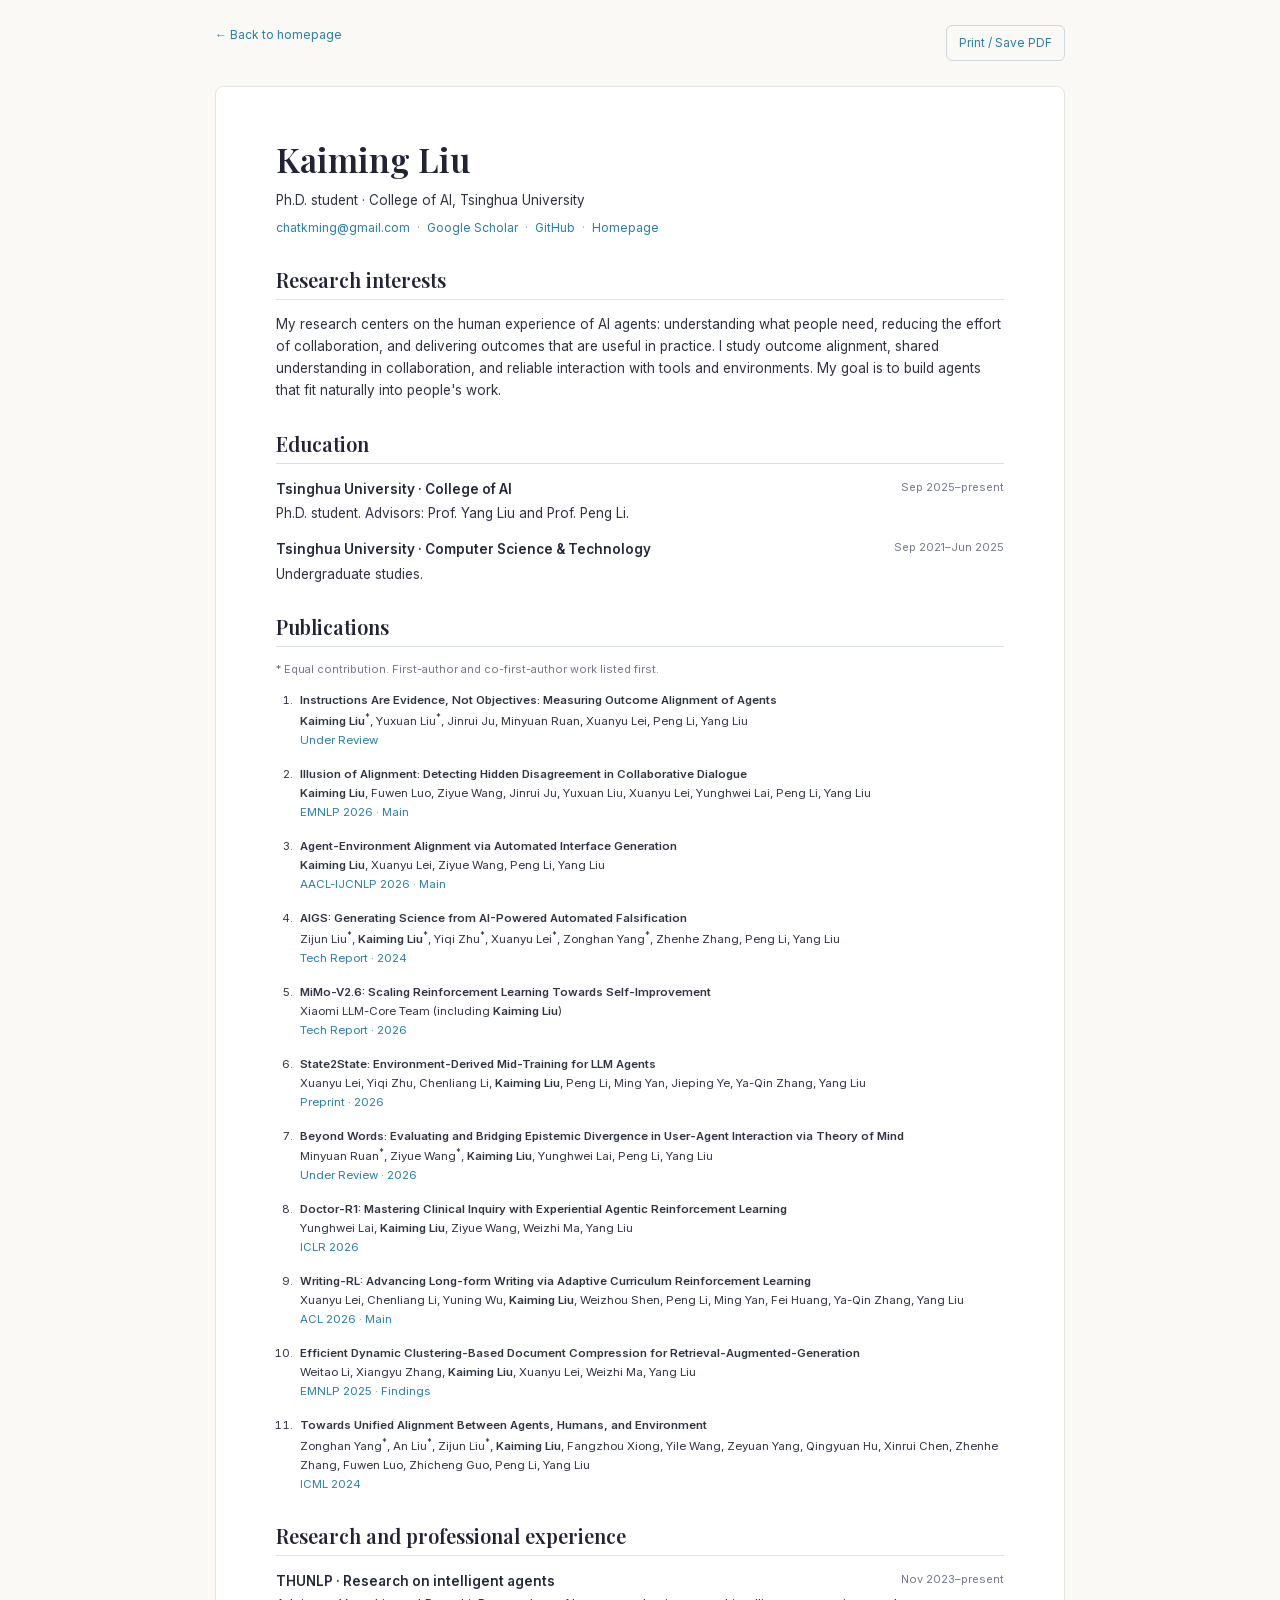
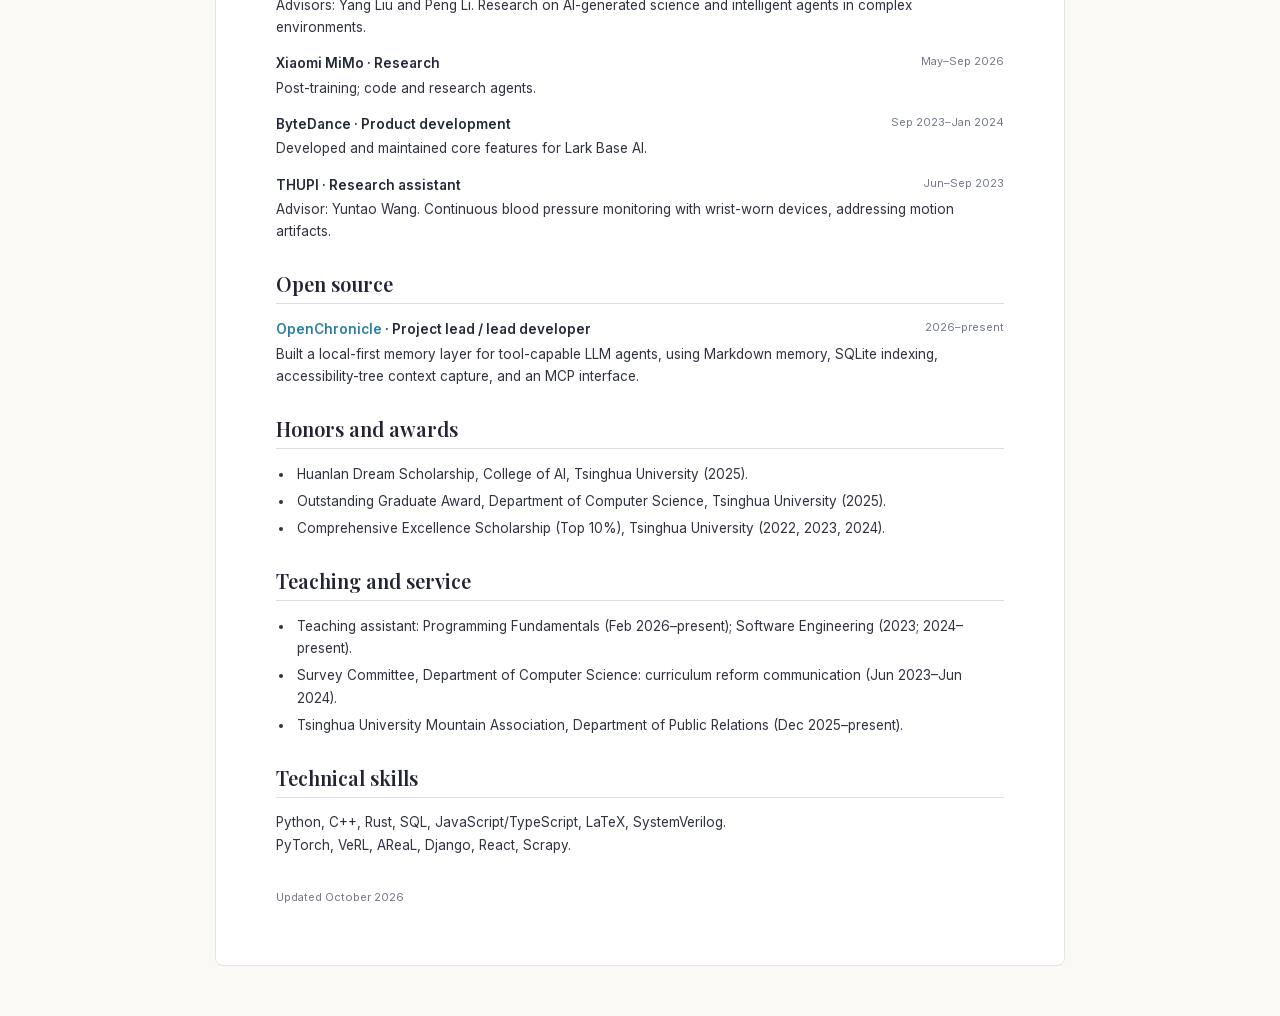
==== cv.html @ 035455b8 "Create academic homepage with research and publications" ====
<!doctype html>
<html lang="en">
<head>
  <meta charset="utf-8"><meta name="viewport" content="width=device-width, initial-scale=1">
  <title>Kaiming Liu | Curriculum Vitae</title>
  <meta name="description" content="Academic CV of Kaiming Liu, Ph.D. student at Tsinghua University.">
  <link rel="canonical" href="https://kming-l.github.io/cv.html">
  <link rel="icon" href="assets/favicon.svg" type="image/svg+xml">
  <link rel="stylesheet" href="assets/fonts/fonts.css">
  <style>
    *{box-sizing:border-box}body{margin:0;color:#303342;background:#faf9f6;font:13.5px/1.65 'Inter',Arial,sans-serif}a{color:#287fa6;text-decoration:none}a:hover{text-decoration:underline}.toolbar{max-width:900px;margin:25px auto;display:flex;justify-content:space-between;padding:0 25px;font-size:12px}.toolbar button{background:none;border:1px solid #cfd7dc;border-radius:6px;padding:7px 12px;font:inherit;color:#287fa6;cursor:pointer}.cv{max-width:850px;margin:0 auto 50px;padding:52px 60px;background:#fff;border:1px solid #e5e5e5;border-radius:8px}h1{font:600 34px/1.2 'Playfair Display',Georgia,serif;color:#222335;margin:0 0 9px}h2{font:600 20px/1.4 'Playfair Display',Georgia,serif;color:#222335;border-bottom:1px solid #dbe2e6;padding-bottom:5px;margin:28px 0 13px}p{margin:7px 0}.contact{font-size:12px}.contact span{margin:0 7px;color:#9a9fa9}.item{margin:14px 0}.item-head{display:flex;justify-content:space-between;gap:15px}.item-head strong{color:#242937}.date{white-space:nowrap;color:#73798a;font-size:11px}.item p{margin:2px 0}.publications{padding-left:20px}.publications li{padding-left:4px;margin:0 0 15px;font-size:11.5px;line-height:1.65;break-inside:avoid}.publications a{color:#303342}.publications strong{font-weight:600}.cv-venue{color:#287fa6}.note,.updated{font-size:11px;color:#73798a}ul{padding-left:18px}li{padding-left:3px;margin:5px 0}sup{font-size:.75em}.updated{margin-top:32px}h2{break-after:avoid}.item{break-inside:avoid}button:focus-visible,a:focus-visible{outline:2px solid #287fa6;outline-offset:4px}@media(max-width:600px){.cv{margin:0 15px 30px;padding:28px 22px}.item-head{display:block}.date{display:block}.toolbar{margin:15px auto}h1{font-size:31px}}@page{size:A4;margin:15mm 17mm}@media print{body{font-size:10px;background:#fff;color:#222}.toolbar{display:none}.cv{border:0;margin:0;padding:0;max-width:none;border-radius:0}h1{font-size:28px}h2{font-size:16px;margin-top:18px}.contact{font-size:9px}.item{margin:9px 0}.date{font-size:9px}.publications li{font-size:9px;margin-bottom:10px}.note,.updated{font-size:9px}.updated{margin-top:14px}a{color:inherit}.cv-venue{color:#435363}}
  </style>
</head>
<body>
<nav class="toolbar" aria-label="CV navigation"><a href="./">← Back to homepage</a><button type="button" onclick="window.print()">Print / Save PDF</button></nav>
<main class="cv">
  <header><h1>Kaiming Liu</h1><p>Ph.D. student · College of AI, Tsinghua University</p><p class="contact"><a href="mailto:chatkming@gmail.com">chatkming@gmail.com</a><span>·</span><a href="https://scholar.google.com/citations?user=X9bm8UMAAAAJ&hl=en">Google Scholar</a><span>·</span><a href="https://github.com/KMing-L">GitHub</a><span>·</span><a href="https://kming-l.github.io/">Homepage</a></p></header>
  <section><h2>Research interests</h2><p>My research centers on the human experience of AI agents: understanding what people need, reducing the effort of collaboration, and delivering outcomes that are useful in practice. I study outcome alignment, shared understanding in collaboration, and reliable interaction with tools and environments. My goal is to build agents that fit naturally into people&#x27;s work.</p></section>
  <section><h2>Education</h2><div class="item"><div class="item-head"><strong>Tsinghua University · College of AI</strong><span class="date">Sep 2025–present</span></div><p>Ph.D. student. Advisors: Prof. Yang Liu and Prof. Peng Li.</p></div><div class="item"><div class="item-head"><strong>Tsinghua University · Computer Science &amp; Technology</strong><span class="date">Sep 2021–Jun 2025</span></div><p>Undergraduate studies.</p></div></section>
  <section><h2>Publications</h2><p class="note">* Equal contribution. First-author and co-first-author work listed first.</p><ol class="publications"><li><a href="https://arxiv.org/abs/2610.17757"><strong>Instructions Are Evidence, Not Objectives: Measuring Outcome Alignment of Agents</strong></a><br><strong>Kaiming Liu</strong><sup>*</sup>, Yuxuan Liu<sup>*</sup>, Jinrui Ju, Minyuan Ruan, Xuanyu Lei, Peng Li, Yang Liu<br><span class="cv-venue">Under Review</span></li>
<li><a href="https://arxiv.org/abs/2608.08210"><strong>Illusion of Alignment: Detecting Hidden Disagreement in Collaborative Dialogue</strong></a><br><strong>Kaiming Liu</strong>, Fuwen Luo, Ziyue Wang, Jinrui Ju, Yuxuan Liu, Xuanyu Lei, Yunghwei Lai, Peng Li, Yang Liu<br><span class="cv-venue">EMNLP 2026 · Main</span></li>
<li><a href="https://arxiv.org/abs/2505.21055"><strong>Agent-Environment Alignment via Automated Interface Generation</strong></a><br><strong>Kaiming Liu</strong>, Xuanyu Lei, Ziyue Wang, Peng Li, Yang Liu<br><span class="cv-venue">AACL-IJCNLP 2026 · Main</span></li>
<li><a href="https://arxiv.org/abs/2411.11910"><strong>AIGS: Generating Science from AI-Powered Automated Falsification</strong></a><br>Zijun Liu<sup>*</sup>, <strong>Kaiming Liu</strong><sup>*</sup>, Yiqi Zhu<sup>*</sup>, Xuanyu Lei<sup>*</sup>, Zonghan Yang<sup>*</sup>, Zhenhe Zhang, Peng Li, Yang Liu<br><span class="cv-venue">Tech Report · 2024</span></li>
<li><a href="https://arxiv.org/abs/2610.11959"><strong>MiMo-V2.6: Scaling Reinforcement Learning Towards Self-Improvement</strong></a><br>Xiaomi LLM-Core Team (including <strong>Kaiming Liu</strong>)<br><span class="cv-venue">Tech Report · 2026</span></li>
<li><a href="https://arxiv.org/abs/2608.04934"><strong>State2State: Environment-Derived Mid-Training for LLM Agents</strong></a><br>Xuanyu Lei, Yiqi Zhu, Chenliang Li, <strong>Kaiming Liu</strong>, Peng Li, Ming Yan, Jieping Ye, Ya-Qin Zhang, Yang Liu<br><span class="cv-venue">Preprint · 2026</span></li>
<li><a href="https://arxiv.org/abs/2602.13832"><strong>Beyond Words: Evaluating and Bridging Epistemic Divergence in User-Agent Interaction via Theory of Mind</strong></a><br>Minyuan Ruan<sup>*</sup>, Ziyue Wang<sup>*</sup>, <strong>Kaiming Liu</strong>, Yunghwei Lai, Peng Li, Yang Liu<br><span class="cv-venue">Under Review · 2026</span></li>
<li><a href="https://arxiv.org/abs/2510.04284"><strong>Doctor-R1: Mastering Clinical Inquiry with Experiential Agentic Reinforcement Learning</strong></a><br>Yunghwei Lai, <strong>Kaiming Liu</strong>, Ziyue Wang, Weizhi Ma, Yang Liu<br><span class="cv-venue">ICLR 2026</span></li>
<li><a href="https://aclanthology.org/2026.acl-long.255/"><strong>Writing-RL: Advancing Long-form Writing via Adaptive Curriculum Reinforcement Learning</strong></a><br>Xuanyu Lei, Chenliang Li, Yuning Wu, <strong>Kaiming Liu</strong>, Weizhou Shen, Peng Li, Ming Yan, Fei Huang, Ya-Qin Zhang, Yang Liu<br><span class="cv-venue">ACL 2026 · Main</span></li>
<li><a href="https://aclanthology.org/2025.findings-emnlp.522/"><strong>Efficient Dynamic Clustering-Based Document Compression for Retrieval-Augmented-Generation</strong></a><br>Weitao Li, Xiangyu Zhang, <strong>Kaiming Liu</strong>, Xuanyu Lei, Weizhi Ma, Yang Liu<br><span class="cv-venue">EMNLP 2025 · Findings</span></li>
<li><a href="https://arxiv.org/abs/2402.07744"><strong>Towards Unified Alignment Between Agents, Humans, and Environment</strong></a><br>Zonghan Yang<sup>*</sup>, An Liu<sup>*</sup>, Zijun Liu<sup>*</sup>, <strong>Kaiming Liu</strong>, Fangzhou Xiong, Yile Wang, Zeyuan Yang, Qingyuan Hu, Xinrui Chen, Zhenhe Zhang, Fuwen Luo, Zhicheng Guo, Peng Li, Yang Liu<br><span class="cv-venue">ICML 2024</span></li></ol></section>
  <section><h2>Research and professional experience</h2><div class="item"><div class="item-head"><strong>THUNLP · Research on intelligent agents</strong><span class="date">Nov 2023–present</span></div><p>Advisors: Yang Liu and Peng Li. Research on AI-generated science and intelligent agents in complex environments.</p></div><div class="item"><div class="item-head"><strong>Xiaomi MiMo · Research</strong><span class="date">May–Sep 2026</span></div><p>Post-training; code and research agents.</p></div><div class="item"><div class="item-head"><strong>ByteDance · Product development</strong><span class="date">Sep 2023–Jan 2024</span></div><p>Developed and maintained core features for Lark Base AI.</p></div><div class="item"><div class="item-head"><strong>THUPI · Research assistant</strong><span class="date">Jun–Sep 2023</span></div><p>Advisor: Yuntao Wang. Continuous blood pressure monitoring with wrist-worn devices, addressing motion artifacts.</p></div></section>
  <section><h2>Open source</h2><div class="item"><div class="item-head"><strong><a href="https://github.com/Einsia/OpenChronicle">OpenChronicle</a> · Project lead / lead developer</strong><span class="date">2026–present</span></div><p>Built a local-first memory layer for tool-capable LLM agents, using Markdown memory, SQLite indexing, accessibility-tree context capture, and an MCP interface.</p></div></section>
  <section><h2>Honors and awards</h2><ul><li>Huanlan Dream Scholarship, College of AI, Tsinghua University (2025).</li><li>Outstanding Graduate Award, Department of Computer Science, Tsinghua University (2025).</li><li>Comprehensive Excellence Scholarship (Top 10%), Tsinghua University (2022, 2023, 2024).</li></ul></section>
  <section><h2>Teaching and service</h2><ul><li>Teaching assistant: Programming Fundamentals (Feb 2026–present); Software Engineering (2023; 2024–present).</li><li>Survey Committee, Department of Computer Science: curriculum reform communication (Jun 2023–Jun 2024).</li><li>Tsinghua University Mountain Association, Department of Public Relations (Dec 2025–present).</li></ul></section>
  <section><h2>Technical skills</h2><p>Python, C++, Rust, SQL, JavaScript/TypeScript, LaTeX, SystemVerilog.<br>PyTorch, VeRL, AReaL, Django, React, Scrapy.</p></section>
  <p class="updated">Updated October 2026</p>
</main>
</body>
</html>
---- assets/fonts/fonts.css ----
@font-face {
  font-family: 'Inter';
  font-style: normal;
  font-weight: 400;
  font-display: swap;
  src: url(inter.woff2) format('woff2');
  unicode-range: U+0000-00FF, U+0131, U+0152-0153, U+02BB-02BC, U+02C6, U+02DA, U+02DC, U+0304, U+0308, U+0329, U+2000-206F, U+20AC, U+2122, U+2191, U+2193, U+2212, U+2215, U+FEFF, U+FFFD;
}
@font-face {
  font-family: 'Inter';
  font-style: normal;
  font-weight: 500;
  font-display: swap;
  src: url(inter.woff2) format('woff2');
  unicode-range: U+0000-00FF, U+0131, U+0152-0153, U+02BB-02BC, U+02C6, U+02DA, U+02DC, U+0304, U+0308, U+0329, U+2000-206F, U+20AC, U+2122, U+2191, U+2193, U+2212, U+2215, U+FEFF, U+FFFD;
}
@font-face {
  font-family: 'Inter';
  font-style: normal;
  font-weight: 600;
  font-display: swap;
  src: url(inter.woff2) format('woff2');
  unicode-range: U+0000-00FF, U+0131, U+0152-0153, U+02BB-02BC, U+02C6, U+02DA, U+02DC, U+0304, U+0308, U+0329, U+2000-206F, U+20AC, U+2122, U+2191, U+2193, U+2212, U+2215, U+FEFF, U+FFFD;
}
@font-face {
  font-family: 'JetBrains Mono';
  font-style: normal;
  font-weight: 400;
  font-display: swap;
  src: url(jetbrains-mono.woff2) format('woff2');
  unicode-range: U+0000-00FF, U+0131, U+0152-0153, U+02BB-02BC, U+02C6, U+02DA, U+02DC, U+0304, U+0308, U+0329, U+2000-206F, U+20AC, U+2122, U+2191, U+2193, U+2212, U+2215, U+FEFF, U+FFFD;
}
@font-face {
  font-family: 'JetBrains Mono';
  font-style: normal;
  font-weight: 500;
  font-display: swap;
  src: url(jetbrains-mono.woff2) format('woff2');
  unicode-range: U+0000-00FF, U+0131, U+0152-0153, U+02BB-02BC, U+02C6, U+02DA, U+02DC, U+0304, U+0308, U+0329, U+2000-206F, U+20AC, U+2122, U+2191, U+2193, U+2212, U+2215, U+FEFF, U+FFFD;
}
@font-face {
  font-family: 'Playfair Display';
  font-style: normal;
  font-weight: 500;
  font-display: swap;
  src: url(playfair-display.woff2) format('woff2');
  unicode-range: U+0000-00FF, U+0131, U+0152-0153, U+02BB-02BC, U+02C6, U+02DA, U+02DC, U+0304, U+0308, U+0329, U+2000-206F, U+20AC, U+2122, U+2191, U+2193, U+2212, U+2215, U+FEFF, U+FFFD;
}
@font-face {
  font-family: 'Playfair Display';
  font-style: normal;
  font-weight: 600;
  font-display: swap;
  src: url(playfair-display.woff2) format('woff2');
  unicode-range: U+0000-00FF, U+0131, U+0152-0153, U+02BB-02BC, U+02C6, U+02DA, U+02DC, U+0304, U+0308, U+0329, U+2000-206F, U+20AC, U+2122, U+2191, U+2193, U+2212, U+2215, U+FEFF, U+FFFD;
}
@font-face {
  font-family: 'Playfair Display';
  font-style: normal;
  font-weight: 700;
  font-display: swap;
  src: url(playfair-display.woff2) format('woff2');
  unicode-range: U+0000-00FF, U+0131, U+0152-0153, U+02BB-02BC, U+02C6, U+02DA, U+02DC, U+0304, U+0308, U+0329, U+2000-206F, U+20AC, U+2122, U+2191, U+2193, U+2212, U+2215, U+FEFF, U+FFFD;
}
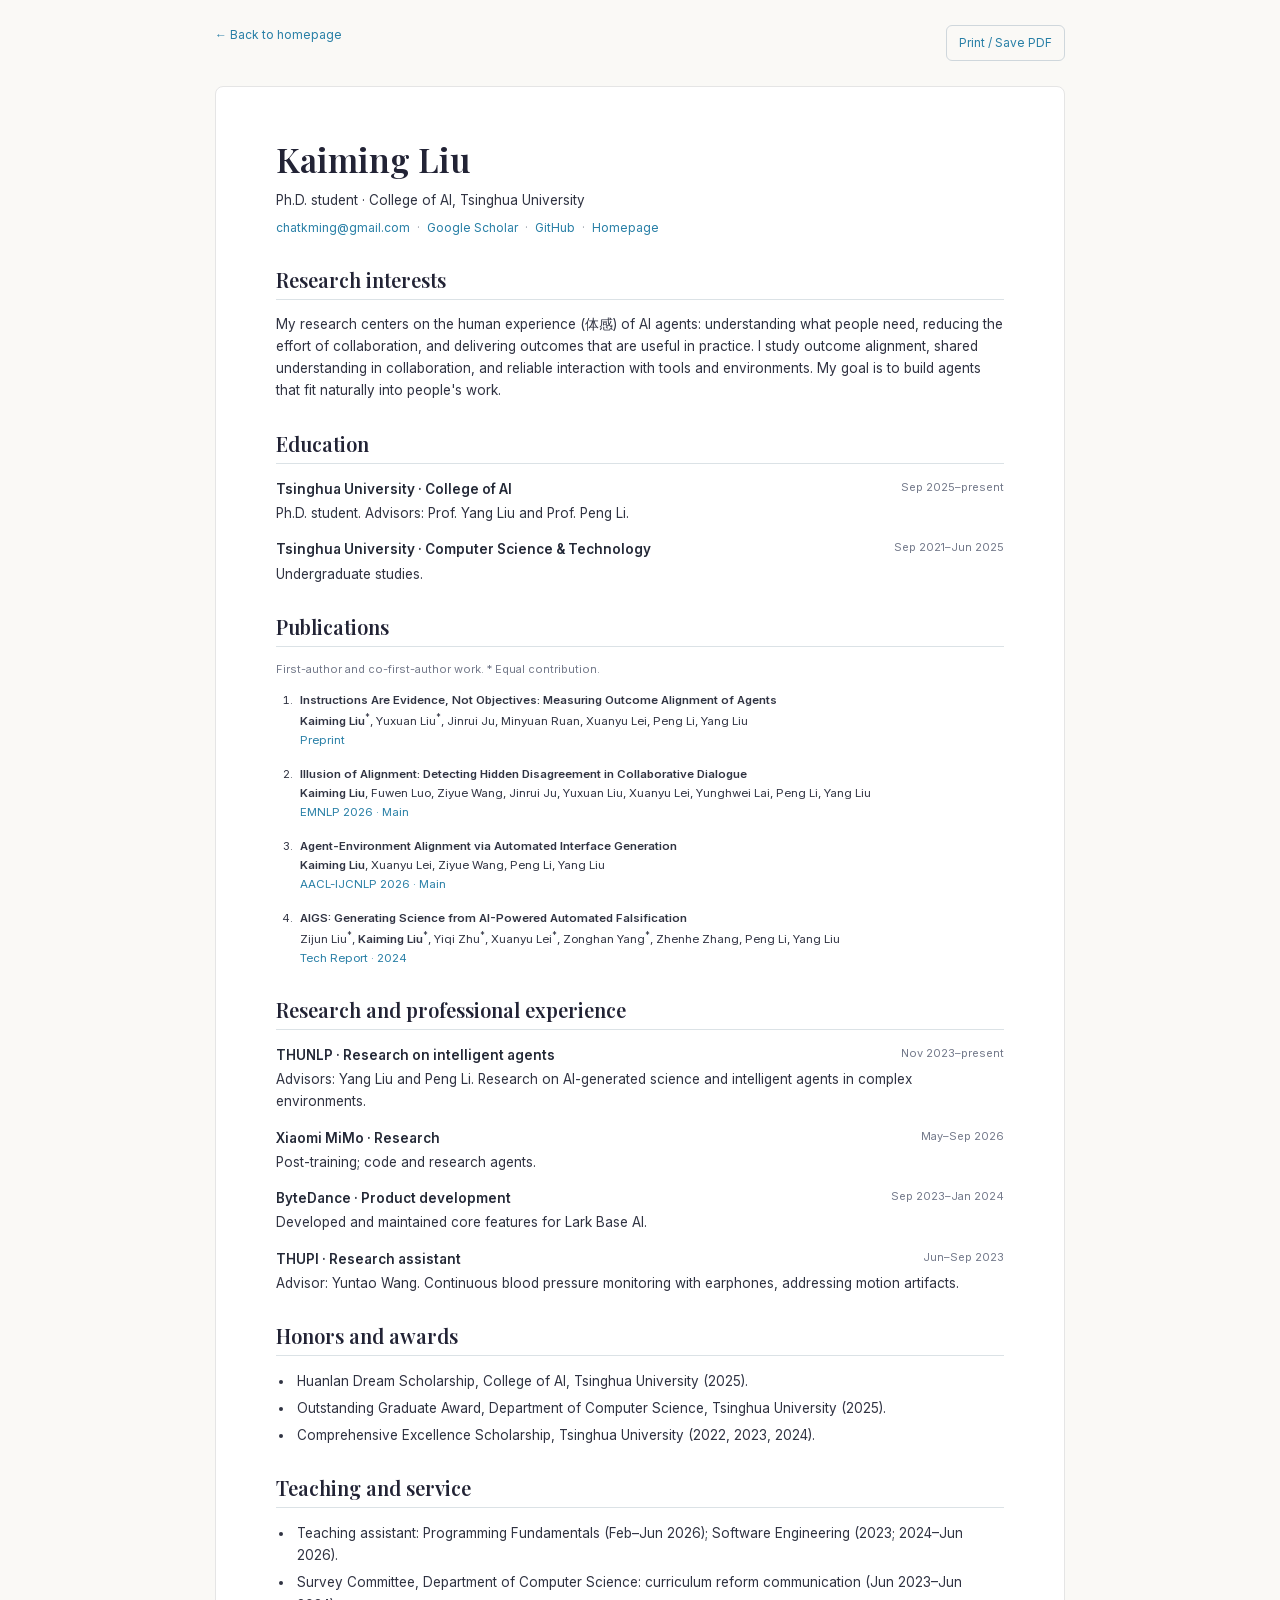
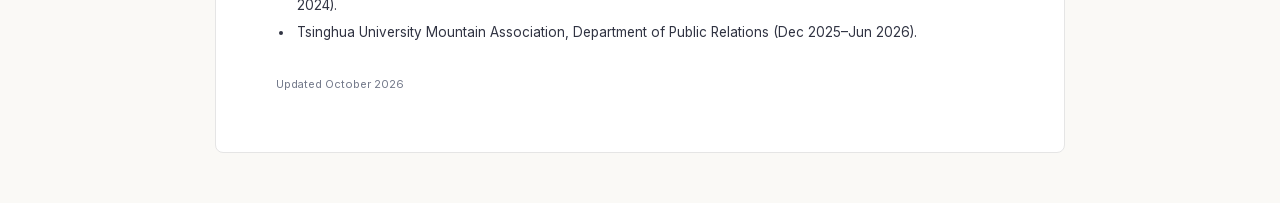
==== commit 770a0ddb: "Finalize academic homepage and CV after review" ====
--- a/cv.html
+++ b/cv.html
@@ -15,24 +15,15 @@
 <nav class="toolbar" aria-label="CV navigation"><a href="./">← Back to homepage</a><button type="button" onclick="window.print()">Print / Save PDF</button></nav>
 <main class="cv">
   <header><h1>Kaiming Liu</h1><p>Ph.D. student · College of AI, Tsinghua University</p><p class="contact"><a href="mailto:chatkming@gmail.com">chatkming@gmail.com</a><span>·</span><a href="https://scholar.google.com/citations?user=X9bm8UMAAAAJ&hl=en">Google Scholar</a><span>·</span><a href="https://github.com/KMing-L">GitHub</a><span>·</span><a href="https://kming-l.github.io/">Homepage</a></p></header>
-  <section><h2>Research interests</h2><p>My research centers on the human experience of AI agents: understanding what people need, reducing the effort of collaboration, and delivering outcomes that are useful in practice. I study outcome alignment, shared understanding in collaboration, and reliable interaction with tools and environments. My goal is to build agents that fit naturally into people&#x27;s work.</p></section>
+  <section><h2>Research interests</h2><p>My research centers on the human experience (体感) of AI agents: understanding what people need, reducing the effort of collaboration, and delivering outcomes that are useful in practice. I study outcome alignment, shared understanding in collaboration, and reliable interaction with tools and environments. My goal is to build agents that fit naturally into people&#x27;s work.</p></section>
   <section><h2>Education</h2><div class="item"><div class="item-head"><strong>Tsinghua University · College of AI</strong><span class="date">Sep 2025–present</span></div><p>Ph.D. student. Advisors: Prof. Yang Liu and Prof. Peng Li.</p></div><div class="item"><div class="item-head"><strong>Tsinghua University · Computer Science &amp; Technology</strong><span class="date">Sep 2021–Jun 2025</span></div><p>Undergraduate studies.</p></div></section>
-  <section><h2>Publications</h2><p class="note">* Equal contribution. First-author and co-first-author work listed first.</p><ol class="publications"><li><a href="https://arxiv.org/abs/2610.17757"><strong>Instructions Are Evidence, Not Objectives: Measuring Outcome Alignment of Agents</strong></a><br><strong>Kaiming Liu</strong><sup>*</sup>, Yuxuan Liu<sup>*</sup>, Jinrui Ju, Minyuan Ruan, Xuanyu Lei, Peng Li, Yang Liu<br><span class="cv-venue">Under Review</span></li>
+  <section><h2>Publications</h2><p class="note">First-author and co-first-author work. * Equal contribution.</p><ol class="publications"><li><a href="https://arxiv.org/abs/2610.17757"><strong>Instructions Are Evidence, Not Objectives: Measuring Outcome Alignment of Agents</strong></a><br><strong>Kaiming Liu</strong><sup>*</sup>, Yuxuan Liu<sup>*</sup>, Jinrui Ju, Minyuan Ruan, Xuanyu Lei, Peng Li, Yang Liu<br><span class="cv-venue">Preprint</span></li>
 <li><a href="https://arxiv.org/abs/2608.08210"><strong>Illusion of Alignment: Detecting Hidden Disagreement in Collaborative Dialogue</strong></a><br><strong>Kaiming Liu</strong>, Fuwen Luo, Ziyue Wang, Jinrui Ju, Yuxuan Liu, Xuanyu Lei, Yunghwei Lai, Peng Li, Yang Liu<br><span class="cv-venue">EMNLP 2026 · Main</span></li>
 <li><a href="https://arxiv.org/abs/2505.21055"><strong>Agent-Environment Alignment via Automated Interface Generation</strong></a><br><strong>Kaiming Liu</strong>, Xuanyu Lei, Ziyue Wang, Peng Li, Yang Liu<br><span class="cv-venue">AACL-IJCNLP 2026 · Main</span></li>
-<li><a href="https://arxiv.org/abs/2411.11910"><strong>AIGS: Generating Science from AI-Powered Automated Falsification</strong></a><br>Zijun Liu<sup>*</sup>, <strong>Kaiming Liu</strong><sup>*</sup>, Yiqi Zhu<sup>*</sup>, Xuanyu Lei<sup>*</sup>, Zonghan Yang<sup>*</sup>, Zhenhe Zhang, Peng Li, Yang Liu<br><span class="cv-venue">Tech Report · 2024</span></li>
-<li><a href="https://arxiv.org/abs/2610.11959"><strong>MiMo-V2.6: Scaling Reinforcement Learning Towards Self-Improvement</strong></a><br>Xiaomi LLM-Core Team (including <strong>Kaiming Liu</strong>)<br><span class="cv-venue">Tech Report · 2026</span></li>
-<li><a href="https://arxiv.org/abs/2608.04934"><strong>State2State: Environment-Derived Mid-Training for LLM Agents</strong></a><br>Xuanyu Lei, Yiqi Zhu, Chenliang Li, <strong>Kaiming Liu</strong>, Peng Li, Ming Yan, Jieping Ye, Ya-Qin Zhang, Yang Liu<br><span class="cv-venue">Preprint · 2026</span></li>
-<li><a href="https://arxiv.org/abs/2602.13832"><strong>Beyond Words: Evaluating and Bridging Epistemic Divergence in User-Agent Interaction via Theory of Mind</strong></a><br>Minyuan Ruan<sup>*</sup>, Ziyue Wang<sup>*</sup>, <strong>Kaiming Liu</strong>, Yunghwei Lai, Peng Li, Yang Liu<br><span class="cv-venue">Under Review · 2026</span></li>
-<li><a href="https://arxiv.org/abs/2510.04284"><strong>Doctor-R1: Mastering Clinical Inquiry with Experiential Agentic Reinforcement Learning</strong></a><br>Yunghwei Lai, <strong>Kaiming Liu</strong>, Ziyue Wang, Weizhi Ma, Yang Liu<br><span class="cv-venue">ICLR 2026</span></li>
-<li><a href="https://aclanthology.org/2026.acl-long.255/"><strong>Writing-RL: Advancing Long-form Writing via Adaptive Curriculum Reinforcement Learning</strong></a><br>Xuanyu Lei, Chenliang Li, Yuning Wu, <strong>Kaiming Liu</strong>, Weizhou Shen, Peng Li, Ming Yan, Fei Huang, Ya-Qin Zhang, Yang Liu<br><span class="cv-venue">ACL 2026 · Main</span></li>
-<li><a href="https://aclanthology.org/2025.findings-emnlp.522/"><strong>Efficient Dynamic Clustering-Based Document Compression for Retrieval-Augmented-Generation</strong></a><br>Weitao Li, Xiangyu Zhang, <strong>Kaiming Liu</strong>, Xuanyu Lei, Weizhi Ma, Yang Liu<br><span class="cv-venue">EMNLP 2025 · Findings</span></li>
-<li><a href="https://arxiv.org/abs/2402.07744"><strong>Towards Unified Alignment Between Agents, Humans, and Environment</strong></a><br>Zonghan Yang<sup>*</sup>, An Liu<sup>*</sup>, Zijun Liu<sup>*</sup>, <strong>Kaiming Liu</strong>, Fangzhou Xiong, Yile Wang, Zeyuan Yang, Qingyuan Hu, Xinrui Chen, Zhenhe Zhang, Fuwen Luo, Zhicheng Guo, Peng Li, Yang Liu<br><span class="cv-venue">ICML 2024</span></li></ol></section>
-  <section><h2>Research and professional experience</h2><div class="item"><div class="item-head"><strong>THUNLP · Research on intelligent agents</strong><span class="date">Nov 2023–present</span></div><p>Advisors: Yang Liu and Peng Li. Research on AI-generated science and intelligent agents in complex environments.</p></div><div class="item"><div class="item-head"><strong>Xiaomi MiMo · Research</strong><span class="date">May–Sep 2026</span></div><p>Post-training; code and research agents.</p></div><div class="item"><div class="item-head"><strong>ByteDance · Product development</strong><span class="date">Sep 2023–Jan 2024</span></div><p>Developed and maintained core features for Lark Base AI.</p></div><div class="item"><div class="item-head"><strong>THUPI · Research assistant</strong><span class="date">Jun–Sep 2023</span></div><p>Advisor: Yuntao Wang. Continuous blood pressure monitoring with wrist-worn devices, addressing motion artifacts.</p></div></section>
-  <section><h2>Open source</h2><div class="item"><div class="item-head"><strong><a href="https://github.com/Einsia/OpenChronicle">OpenChronicle</a> · Project lead / lead developer</strong><span class="date">2026–present</span></div><p>Built a local-first memory layer for tool-capable LLM agents, using Markdown memory, SQLite indexing, accessibility-tree context capture, and an MCP interface.</p></div></section>
-  <section><h2>Honors and awards</h2><ul><li>Huanlan Dream Scholarship, College of AI, Tsinghua University (2025).</li><li>Outstanding Graduate Award, Department of Computer Science, Tsinghua University (2025).</li><li>Comprehensive Excellence Scholarship (Top 10%), Tsinghua University (2022, 2023, 2024).</li></ul></section>
-  <section><h2>Teaching and service</h2><ul><li>Teaching assistant: Programming Fundamentals (Feb 2026–present); Software Engineering (2023; 2024–present).</li><li>Survey Committee, Department of Computer Science: curriculum reform communication (Jun 2023–Jun 2024).</li><li>Tsinghua University Mountain Association, Department of Public Relations (Dec 2025–present).</li></ul></section>
-  <section><h2>Technical skills</h2><p>Python, C++, Rust, SQL, JavaScript/TypeScript, LaTeX, SystemVerilog.<br>PyTorch, VeRL, AReaL, Django, React, Scrapy.</p></section>
+<li><a href="https://arxiv.org/abs/2411.11910"><strong>AIGS: Generating Science from AI-Powered Automated Falsification</strong></a><br>Zijun Liu<sup>*</sup>, <strong>Kaiming Liu</strong><sup>*</sup>, Yiqi Zhu<sup>*</sup>, Xuanyu Lei<sup>*</sup>, Zonghan Yang<sup>*</sup>, Zhenhe Zhang, Peng Li, Yang Liu<br><span class="cv-venue">Tech Report · 2024</span></li></ol></section>
+  <section><h2>Research and professional experience</h2><div class="item"><div class="item-head"><strong>THUNLP · Research on intelligent agents</strong><span class="date">Nov 2023–present</span></div><p>Advisors: Yang Liu and Peng Li. Research on AI-generated science and intelligent agents in complex environments.</p></div><div class="item"><div class="item-head"><strong>Xiaomi MiMo · Research</strong><span class="date">May–Sep 2026</span></div><p>Post-training; code and research agents.</p></div><div class="item"><div class="item-head"><strong>ByteDance · Product development</strong><span class="date">Sep 2023–Jan 2024</span></div><p>Developed and maintained core features for Lark Base AI.</p></div><div class="item"><div class="item-head"><strong>THUPI · Research assistant</strong><span class="date">Jun–Sep 2023</span></div><p>Advisor: Yuntao Wang. Continuous blood pressure monitoring with earphones, addressing motion artifacts.</p></div></section>
+  <section><h2>Honors and awards</h2><ul><li>Huanlan Dream Scholarship, College of AI, Tsinghua University (2025).</li><li>Outstanding Graduate Award, Department of Computer Science, Tsinghua University (2025).</li><li>Comprehensive Excellence Scholarship, Tsinghua University (2022, 2023, 2024).</li></ul></section>
+  <section><h2>Teaching and service</h2><ul><li>Teaching assistant: Programming Fundamentals (Feb–Jun 2026); Software Engineering (2023; 2024–Jun 2026).</li><li>Survey Committee, Department of Computer Science: curriculum reform communication (Jun 2023–Jun 2024).</li><li>Tsinghua University Mountain Association, Department of Public Relations (Dec 2025–Jun 2026).</li></ul></section>
   <p class="updated">Updated October 2026</p>
 </main>
 </body>
